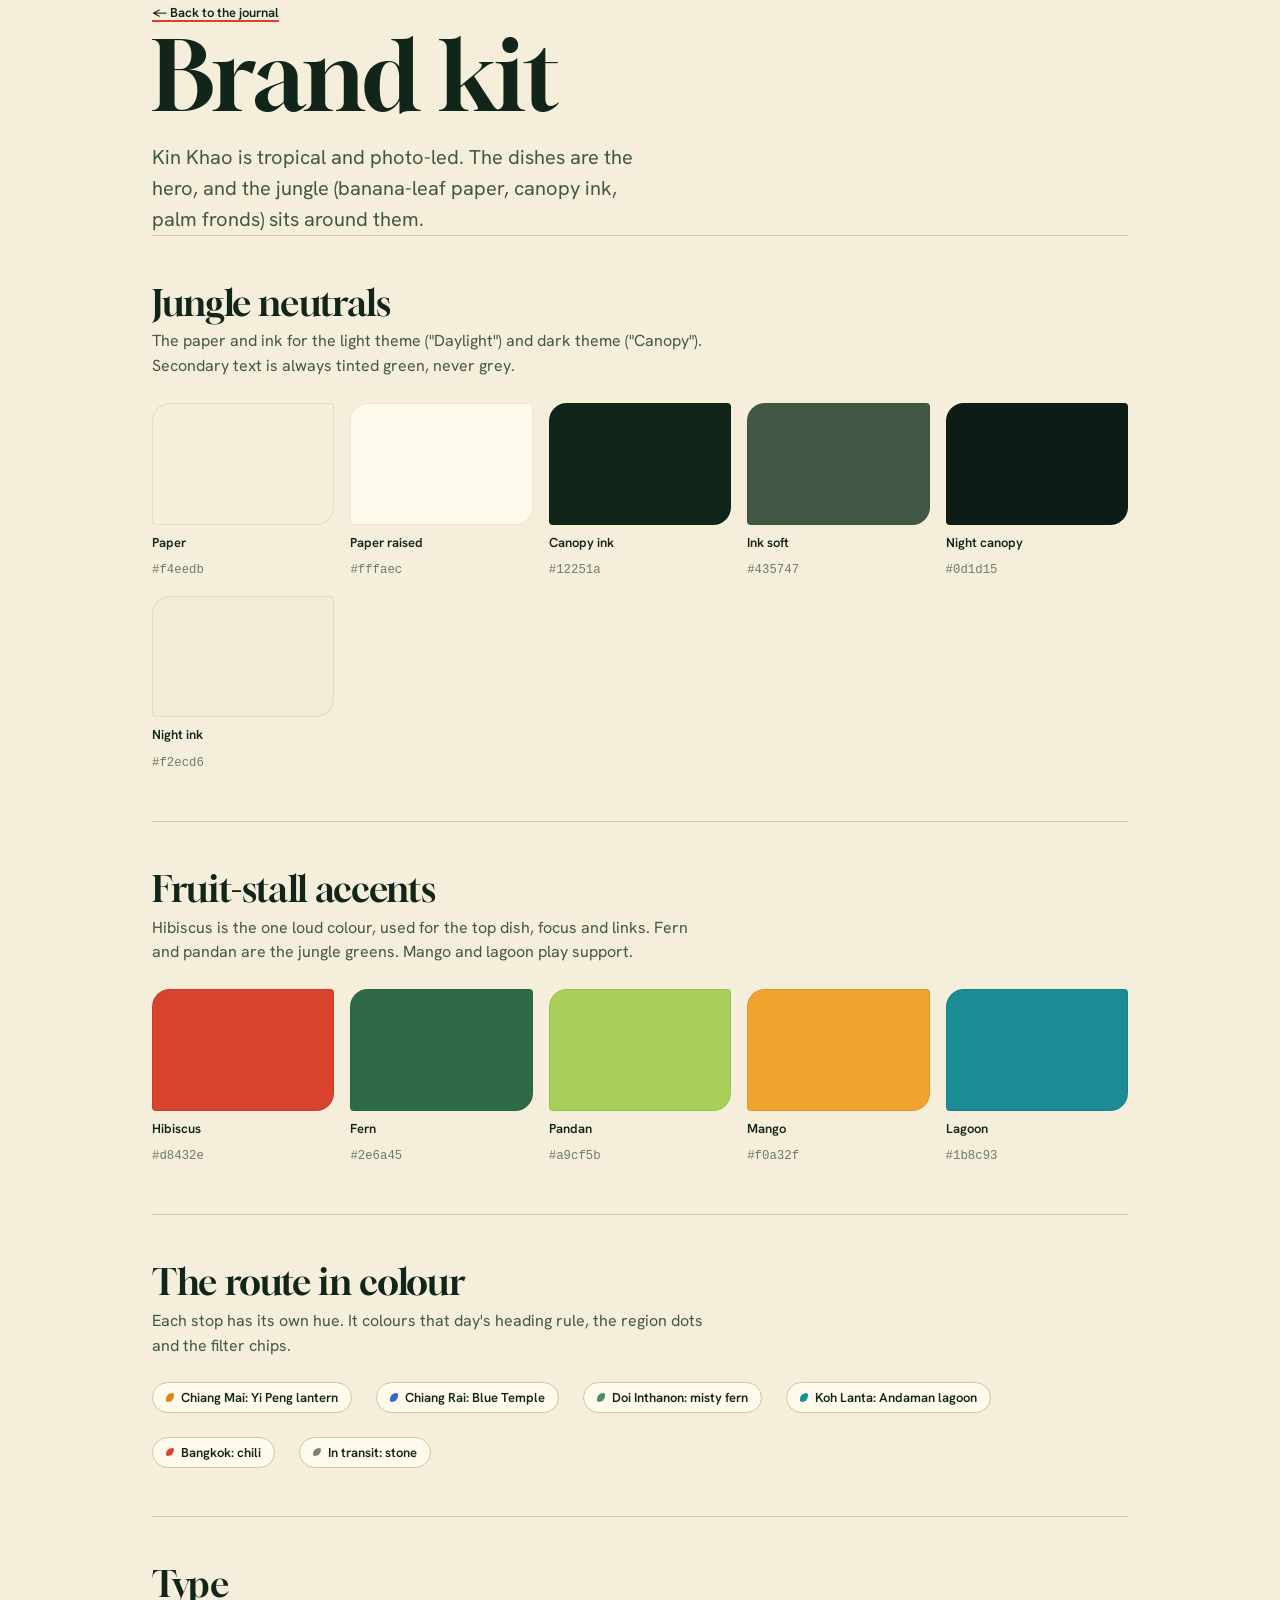
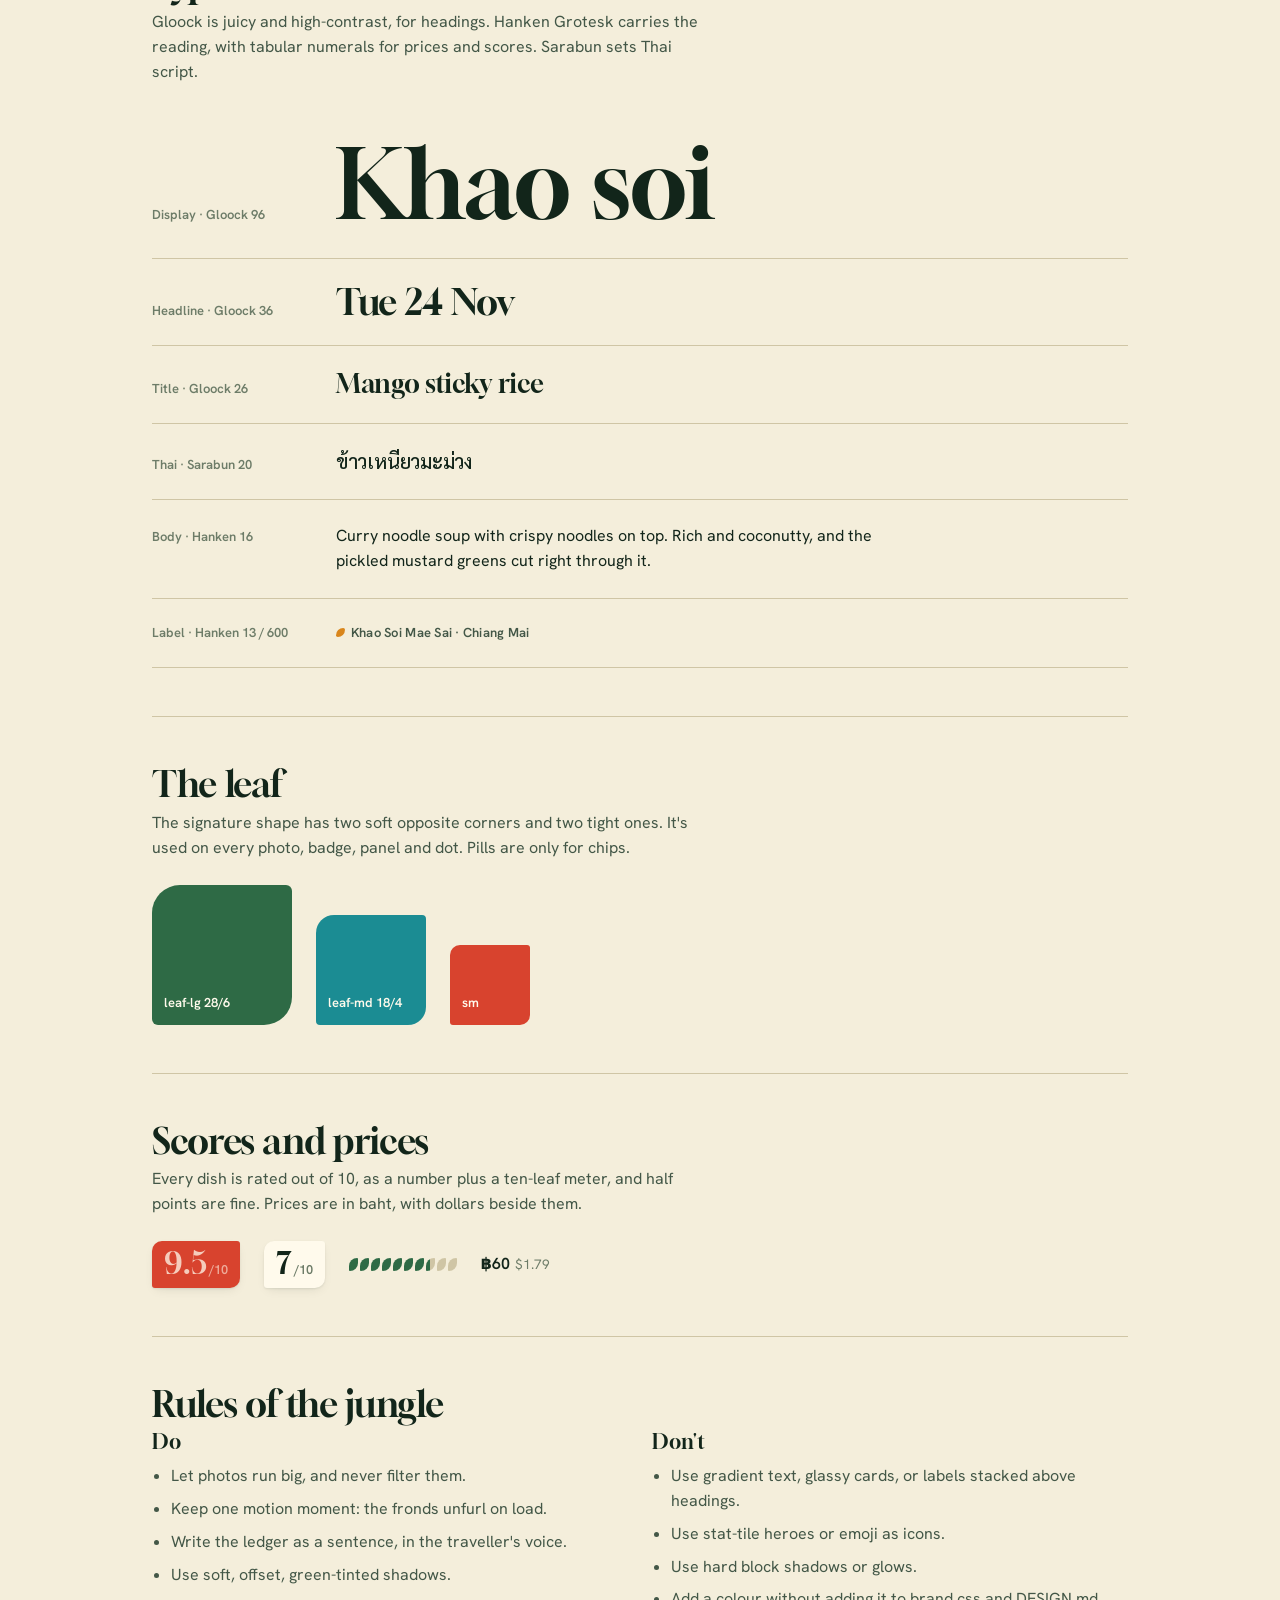
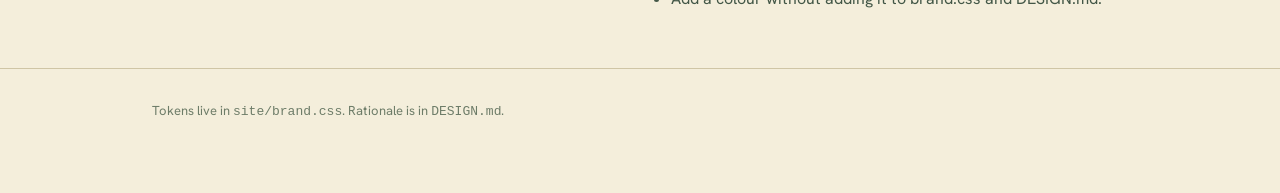
==== site/brand.html @ f580e3ac "Set up Kin Khao food journal: brand kit, data model, scripts, site Co-Authored-By: Claude Opus 5.5 <" ====
<!doctype html>
<html lang="en">
<head>
<meta charset="utf-8">
<meta name="viewport" content="width=device-width, initial-scale=1">
<title>Kin Khao Brand Kit</title>
<link rel="preconnect" href="https://fonts.googleapis.com">
<link rel="preconnect" href="https://fonts.gstatic.com" crossorigin>
<link href="https://fonts.googleapis.com/css2?family=Gloock&family=Hanken+Grotesk:wght@400;500;600;700&family=Sarabun:wght@400;500&display=swap" rel="stylesheet">
<link rel="stylesheet" href="brand.css">
<style>
  .wrap { max-width: 1040px; margin: 0 auto; padding: 0 16px; }
  @media (min-width: 720px) { .wrap { padding: 0 32px; } }
  header { padding: var(--s-8) 0 var(--s-6); }
  header h1 { font-size: var(--step-5); }
  header p { color: var(--ink-soft); font-size: var(--step-1); max-width: 44ch; margin: var(--s-4) 0 0; }
  header a { font-size: var(--step--1); font-weight: 600; }
  section { padding: var(--s-7) 0; border-top: 1px solid var(--rule); }
  section > h2 { font-size: var(--step-3); margin-bottom: var(--s-2); }
  section > p { color: var(--ink-soft); max-width: 62ch; margin: 0 0 var(--s-5); }
  .swatches { display: grid; gap: var(--s-4); grid-template-columns: repeat(auto-fill, minmax(150px, 1fr)); }
  .sw { display: flex; flex-direction: column; gap: var(--s-2); font-size: var(--step--1); }
  .sw div { aspect-ratio: 3 / 2; border-radius: var(--leaf-md); background: var(--c); box-shadow: inset 0 0 0 1px rgb(0 0 0 / .08); }
  .sw b { font-weight: 600; }
  .sw code { color: var(--ink-faint); font-size: .95em; }
  .type-row { display: grid; grid-template-columns: 1fr; gap: var(--s-2); padding: var(--s-5) 0; border-bottom: 1px solid var(--rule); }
  @media (min-width: 720px) { .type-row { grid-template-columns: 11rem 1fr; align-items: baseline; } }
  .type-row .meta { font-size: var(--step--1); color: var(--ink-faint); font-weight: 600; }
  .shapes { display: flex; flex-wrap: wrap; gap: var(--s-5); align-items: end; }
  .shape { width: 140px; aspect-ratio: 1; background: var(--fern); display: grid; place-items: end start; padding: var(--s-3); color: var(--paper-raised); font-size: var(--step--1); font-weight: 600; }
  .demo { display: flex; flex-wrap: wrap; gap: var(--s-5); align-items: center; }
  .badge-demo { background: var(--paper-raised); padding: .45em .75em .4em; border-radius: var(--leaf-sm); box-shadow: var(--shadow-1); }
  .badge-demo.top { background: var(--hibiscus); color: var(--on-accent); }
  .badge-demo.top span { color: inherit; opacity: .75; }
  .rules { display: grid; gap: var(--s-5); grid-template-columns: 1fr; }
  @media (min-width: 720px) { .rules { grid-template-columns: 1fr 1fr; } }
  .rules ul { margin: 0; padding-left: 1.2em; color: var(--ink-soft); }
  .rules li { margin-bottom: var(--s-2); }
  .rules h3 { font-size: var(--step-1); margin-bottom: var(--s-3); }
  footer { padding: var(--s-6) 0 var(--s-8); color: var(--ink-faint); font-size: var(--step--1); border-top: 1px solid var(--rule); }
</style>
</head>
<body>
<header class="wrap">
  <a href="index.html">← Back to the journal</a>
  <h1>Brand kit</h1>
  <p>Kin Khao is tropical and photo-led. The dishes are the hero, and the jungle (banana-leaf paper, canopy ink, palm fronds) sits around them.</p>
</header>

<main class="wrap">
  <section>
    <h2>Jungle neutrals</h2>
    <p>The paper and ink for the light theme ("Daylight") and dark theme ("Canopy"). Secondary text is always tinted green, never grey.</p>
    <div class="swatches">
      <div class="sw" style="--c:#f4eedb"><div></div><b>Paper</b><code>#f4eedb</code></div>
      <div class="sw" style="--c:#fffaec"><div></div><b>Paper raised</b><code>#fffaec</code></div>
      <div class="sw" style="--c:#12251a"><div></div><b>Canopy ink</b><code>#12251a</code></div>
      <div class="sw" style="--c:#435747"><div></div><b>Ink soft</b><code>#435747</code></div>
      <div class="sw" style="--c:#0d1d15"><div></div><b>Night canopy</b><code>#0d1d15</code></div>
      <div class="sw" style="--c:#f2ecd6"><div></div><b>Night ink</b><code>#f2ecd6</code></div>
    </div>
  </section>

  <section>
    <h2>Fruit-stall accents</h2>
    <p>Hibiscus is the one loud colour, used for the top dish, focus and links. Fern and pandan are the jungle greens. Mango and lagoon play support.</p>
    <div class="swatches">
      <div class="sw" style="--c:#d8432e"><div></div><b>Hibiscus</b><code>#d8432e</code></div>
      <div class="sw" style="--c:#2e6a45"><div></div><b>Fern</b><code>#2e6a45</code></div>
      <div class="sw" style="--c:#a9cf5b"><div></div><b>Pandan</b><code>#a9cf5b</code></div>
      <div class="sw" style="--c:#f0a32f"><div></div><b>Mango</b><code>#f0a32f</code></div>
      <div class="sw" style="--c:#1b8c93"><div></div><b>Lagoon</b><code>#1b8c93</code></div>
    </div>
  </section>

  <section>
    <h2>The route in colour</h2>
    <p>Each stop has its own hue. It colours that day's heading rule, the region dots and the filter chips.</p>
    <div class="demo">
      <span class="chip" data-region="chiang-mai">Chiang Mai: Yi Peng lantern</span>
      <span class="chip" data-region="chiang-rai">Chiang Rai: Blue Temple</span>
      <span class="chip" data-region="doi-inthanon">Doi Inthanon: misty fern</span>
      <span class="chip" data-region="koh-lanta">Koh Lanta: Andaman lagoon</span>
      <span class="chip" data-region="bangkok">Bangkok: chili</span>
      <span class="chip" data-region="transit">In transit: stone</span>
    </div>
  </section>

  <section>
    <h2>Type</h2>
    <p>Gloock is juicy and high-contrast, for headings. Hanken Grotesk carries the reading, with tabular numerals for prices and scores. Sarabun sets Thai script.</p>
    <div class="type-row"><span class="meta">Display · Gloock 96</span><h1 style="font-size:var(--step-5)">Khao soi</h1></div>
    <div class="type-row"><span class="meta">Headline · Gloock 36</span><h2 style="font-size:var(--step-3)">Tue 24 Nov</h2></div>
    <div class="type-row"><span class="meta">Title · Gloock 26</span><h3 style="font-size:var(--step-2)">Mango sticky rice</h3></div>
    <div class="type-row"><span class="meta">Thai · Sarabun 20</span><p lang="th" style="margin:0;font:500 var(--step-1) 'Sarabun',sans-serif">ข้าวเหนียวมะม่วง</p></div>
    <div class="type-row"><span class="meta">Body · Hanken 16</span><p style="margin:0;max-width:60ch">Curry noodle soup with crispy noodles on top. Rich and coconutty, and the pickled mustard greens cut right through it.</p></div>
    <div class="type-row"><span class="meta">Label · Hanken 13 / 600</span><span class="region-tag" data-region="chiang-mai">Khao Soi Mae Sai · Chiang Mai</span></div>
  </section>

  <section>
    <h2>The leaf</h2>
    <p>The signature shape has two soft opposite corners and two tight ones. It's used on every photo, badge, panel and dot. Pills are only for chips.</p>
    <div class="shapes">
      <div class="shape" style="border-radius:var(--leaf-lg)">leaf-lg 28/6</div>
      <div class="shape" style="border-radius:var(--leaf-md);width:110px;background:var(--lagoon)">leaf-md 18/4</div>
      <div class="shape" style="border-radius:var(--leaf-sm);width:80px;background:var(--hibiscus)">sm</div>
    </div>
  </section>

  <section>
    <h2>Scores and prices</h2>
    <p>Every dish is rated out of 10, as a number plus a ten-leaf meter, and half points are fine. Prices are in baht, with dollars beside them.</p>
    <div class="demo">
      <span class="badge-demo top"><span class="rating"><b>9.5</b><span>/10</span></span></span>
      <span class="badge-demo"><span class="rating"><b>7</b><span>/10</span></span></span>
      <span class="leaves" aria-label="7.5 out of 10"><i class="on"></i><i class="on"></i><i class="on"></i><i class="on"></i><i class="on"></i><i class="on"></i><i class="on"></i><i class="half"></i><i></i><i></i></span>
      <span class="price">฿60<small>$1.79</small></span>
    </div>
  </section>

  <section>
    <h2>Rules of the jungle</h2>
    <div class="rules">
      <div><h3>Do</h3><ul>
        <li>Let photos run big, and never filter them.</li>
        <li>Keep one motion moment: the fronds unfurl on load.</li>
        <li>Write the ledger as a sentence, in the traveller's voice.</li>
        <li>Use soft, offset, green-tinted shadows.</li>
      </ul></div>
      <div><h3>Don't</h3><ul>
        <li>Use gradient text, glassy cards, or labels stacked above headings.</li>
        <li>Use stat-tile heroes or emoji as icons.</li>
        <li>Use hard block shadows or glows.</li>
        <li>Add a colour without adding it to brand.css and DESIGN.md.</li>
      </ul></div>
    </div>
  </section>
</main>
<footer><div class="wrap">Tokens live in <code>site/brand.css</code>. Rationale is in <code>DESIGN.md</code>.</div></footer>
</body>
</html>
---- site/brand.css ----
/* Kin Khao — brand tokens + shared components.
   Source of truth for colour/type/shape. DESIGN.md documents these; change them here first. */

:root {
  /* Jungle neutrals — light ("Daylight": banana-leaf paper, canopy ink) */
  --paper: #f4eedb;
  --paper-raised: #fffaec;
  --paper-sunk: #e9e1c7;
  --ink: #12251a;
  --ink-soft: #435747;
  --ink-faint: #6d7c68;
  --rule: #cfc5a5;

  /* Tropical accents */
  --hibiscus: #d8432e;      /* primary accent: ratings, focus, links */
  --hibiscus-deep: #a92f1f;
  --mango: #f0a32f;
  --pandan: #a9cf5b;
  --fern: #2e6a45;
  --lagoon: #1b8c93;

  /* Region colours (one per stop on the route) */
  --r-transit: #7b826f;
  --r-bangkok: #d8432e;
  --r-chiang-mai: #d9861c;
  --r-chiang-rai: #3566c8;
  --r-doi-inthanon: #4f8d5d;
  --r-koh-lanta: #1b8c93;

  --on-accent: #fffaec;

  /* Type */
  --font-display: "Gloock", "Iowan Old Style", Georgia, serif;
  --font-body: "Hanken Grotesk", system-ui, sans-serif;
  --step--1: 0.8125rem;
  --step-0: 1rem;
  --step-1: 1.25rem;
  --step-2: 1.625rem;
  --step-3: 2.25rem;
  --step-4: clamp(2.75rem, 7vw, 4.5rem);
  --step-5: clamp(3.5rem, 13vw, 6rem);

  /* Shape: the "leaf" — two soft opposite corners, two tight */
  --leaf-lg: 28px 6px 28px 6px;
  --leaf-md: 18px 4px 18px 4px;
  --leaf-sm: 10px 3px 10px 3px;
  --pill: 999px;

  /* Space */
  --s-1: 4px; --s-2: 8px; --s-3: 12px; --s-4: 16px; --s-5: 24px; --s-6: 32px; --s-7: 48px; --s-8: 72px;

  /* Depth: soft, green-tinted, always offset */
  --shadow-1: 0 1px 2px rgb(18 37 26 / .08), 0 4px 12px -4px rgb(18 37 26 / .12);
  --shadow-2: 0 2px 4px rgb(18 37 26 / .08), 0 18px 40px -16px rgb(18 37 26 / .35);

  --ease-out: cubic-bezier(.16, 1, .3, 1);
  color-scheme: light;
}

/* Dark ("Canopy": night jungle, cream ink) */
@media (prefers-color-scheme: dark) {
  :root:not([data-theme="light"]) {
    --paper: #0d1d15; --paper-raised: #15291f; --paper-sunk: #0a1610;
    --ink: #f2ecd6; --ink-soft: #bcc8b0; --ink-faint: #8f9e88; --rule: #2a4233;
    --hibiscus: #f0644c; --hibiscus-deep: #ff8a73;
    --fern: #7fbf8f; --lagoon: #45c0c4;
    --r-transit: #9aa38d; --r-bangkok: #f0644c; --r-chiang-mai: #f0a33a;
    --r-chiang-rai: #7397ec; --r-doi-inthanon: #7fbf8f; --r-koh-lanta: #45c0c4;
    --on-accent: #0d1d15;
    --shadow-1: 0 1px 2px rgb(0 0 0 / .3), 0 4px 12px -4px rgb(0 0 0 / .4);
    --shadow-2: 0 2px 4px rgb(0 0 0 / .3), 0 18px 40px -16px rgb(0 0 0 / .7);
    color-scheme: dark;
  }
}
:root[data-theme="dark"] {
  --paper: #0d1d15; --paper-raised: #15291f; --paper-sunk: #0a1610;
  --ink: #f2ecd6; --ink-soft: #bcc8b0; --ink-faint: #8f9e88; --rule: #2a4233;
  --hibiscus: #f0644c; --hibiscus-deep: #ff8a73;
  --fern: #7fbf8f; --lagoon: #45c0c4;
  --r-transit: #9aa38d; --r-bangkok: #f0644c; --r-chiang-mai: #f0a33a;
  --r-chiang-rai: #7397ec; --r-doi-inthanon: #7fbf8f; --r-koh-lanta: #45c0c4;
  --on-accent: #0d1d15;
  --shadow-1: 0 1px 2px rgb(0 0 0 / .3), 0 4px 12px -4px rgb(0 0 0 / .4);
  --shadow-2: 0 2px 4px rgb(0 0 0 / .3), 0 18px 40px -16px rgb(0 0 0 / .7);
  color-scheme: dark;
}

/* Base */
*, *::before, *::after { box-sizing: border-box; }
html { -webkit-text-size-adjust: 100%; scrollbar-color: var(--fern) var(--paper-sunk); }
body {
  margin: 0; background: var(--paper); color: var(--ink);
  font: 400 var(--step-0)/1.55 var(--font-body);
  font-variant-numeric: tabular-nums;
}
::selection { background: var(--pandan); color: #12251a; }
:focus-visible { outline: 2px solid var(--hibiscus); outline-offset: 3px; border-radius: 4px; }
a { color: inherit; text-decoration-color: var(--hibiscus); text-underline-offset: .2em; text-decoration-thickness: 1.5px; }
img { display: block; max-width: 100%; }
h1, h2, h3 { font-family: var(--font-display); font-weight: 400; line-height: 1.05; letter-spacing: -0.01em; margin: 0; text-wrap: balance; }

/* Region tag: dot + name, colour from data-region */
[data-region] { --r: var(--r-transit); }
[data-region="bangkok"] { --r: var(--r-bangkok); }
[data-region="chiang-mai"] { --r: var(--r-chiang-mai); }
[data-region="chiang-rai"] { --r: var(--r-chiang-rai); }
[data-region="doi-inthanon"] { --r: var(--r-doi-inthanon); }
[data-region="koh-lanta"] { --r: var(--r-koh-lanta); }

.region-tag {
  display: inline-flex; align-items: center; gap: .45em;
  font-size: var(--step--1); font-weight: 600; letter-spacing: .02em; color: var(--ink-soft);
}
.region-tag::before { content: ""; width: .7em; height: .7em; border-radius: 8px 2px 8px 2px; background: var(--r); }

/* Chip (filters) */
.chip {
  appearance: none; border: 1.5px solid var(--rule); background: var(--paper-raised); color: var(--ink);
  font: 600 var(--step--1)/1 var(--font-body); padding: .6em 1em; border-radius: var(--pill);
  cursor: pointer; display: inline-flex; align-items: center; gap: .5em; white-space: nowrap;
  transition: background .2s var(--ease-out), border-color .2s var(--ease-out);
}
.chip:hover { border-color: var(--ink-faint); }
.chip[aria-pressed="true"] { background: var(--ink); border-color: var(--ink); color: var(--paper); }
.chip[data-region]::before { content: ""; width: .65em; height: .65em; border-radius: 7px 2px 7px 2px; background: var(--r); }

/* Rating: big number + 10-leaf meter */
.rating { display: inline-flex; align-items: baseline; gap: .15em; font-family: var(--font-display); line-height: 1; }
.rating b { font-weight: 400; font-size: 1.9em; }
.rating span { font-family: var(--font-body); font-size: .8em; font-weight: 600; color: var(--ink-faint); }
.leaves { display: inline-flex; gap: 2px; }
.leaves i { width: 9px; height: 13px; border-radius: 9px 1px 9px 1px; background: var(--rule); }
.leaves i.on { background: var(--fern); }
.leaves i.half { background: linear-gradient(90deg, var(--fern) 50%, var(--rule) 50%); }

/* Price */
.price { font-weight: 600; }
.price small { font-weight: 400; color: var(--ink-faint); font-size: .85em; margin-left: .35em; }
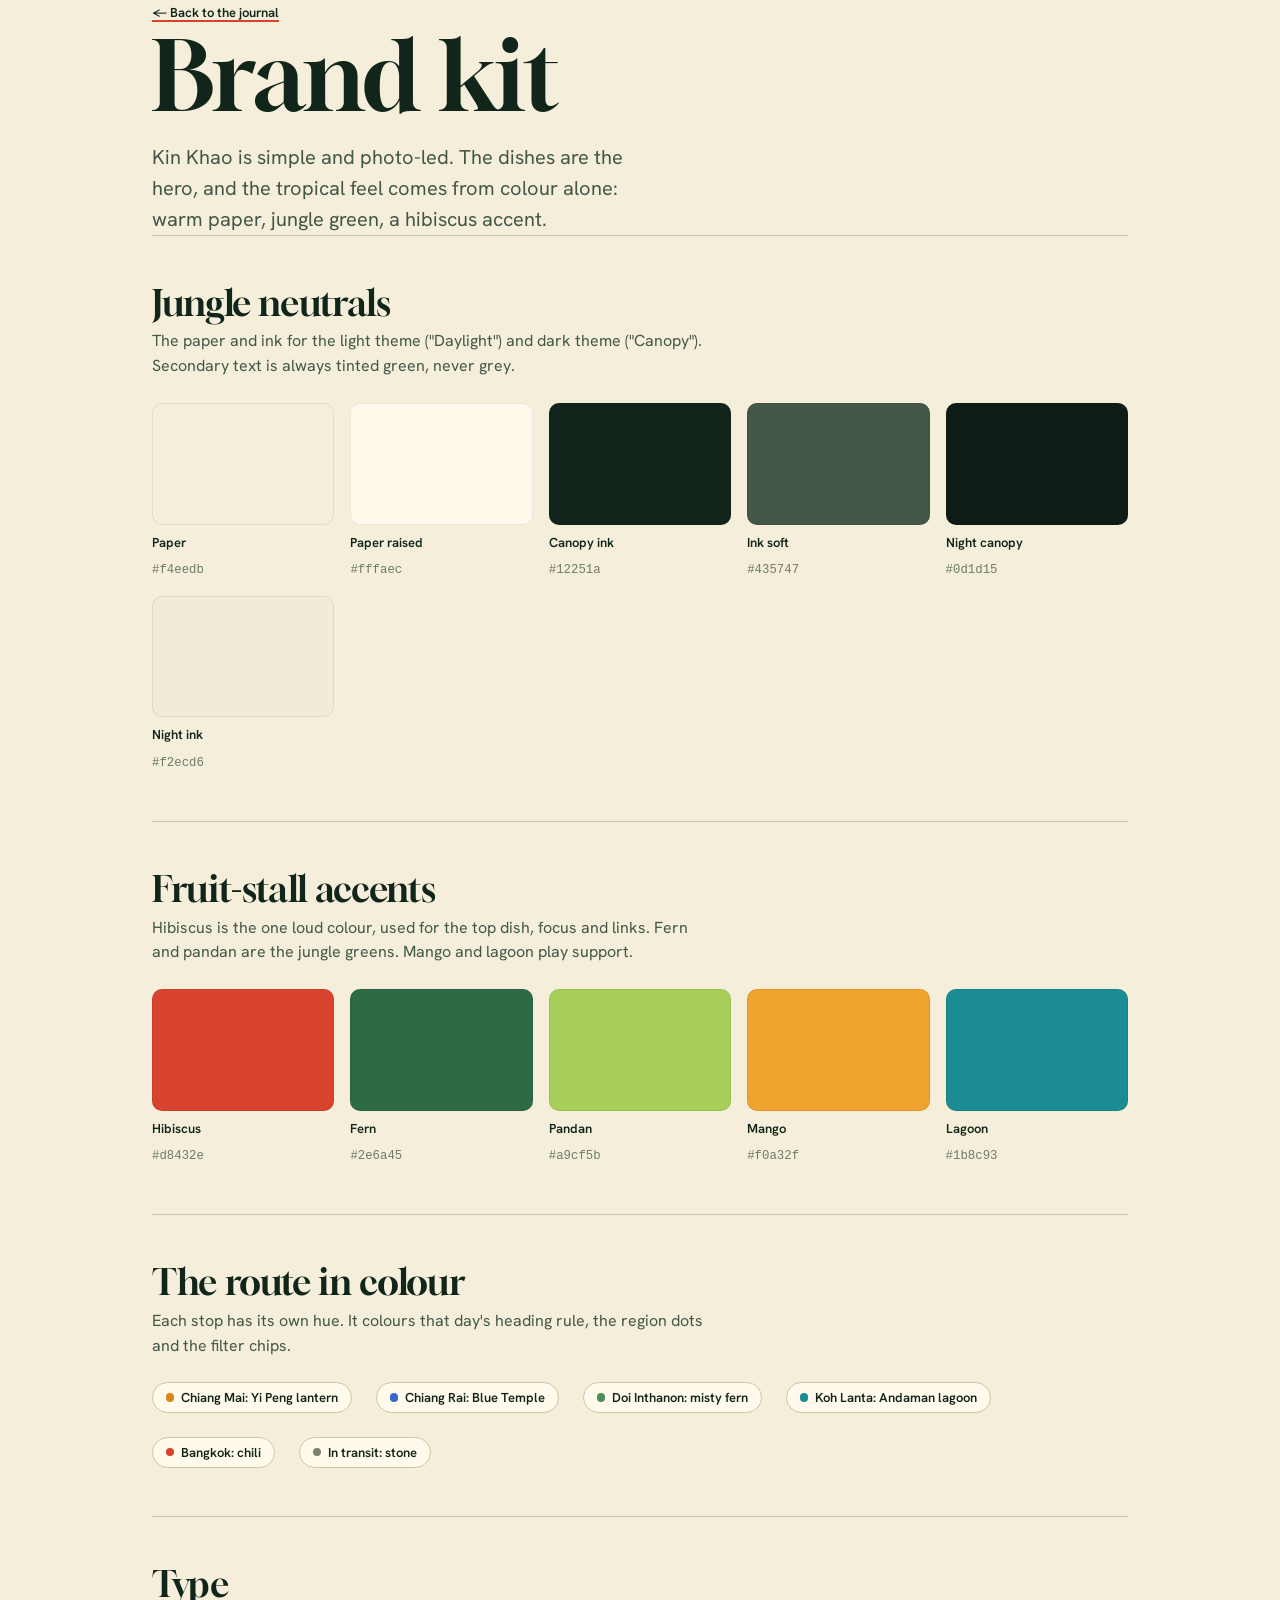
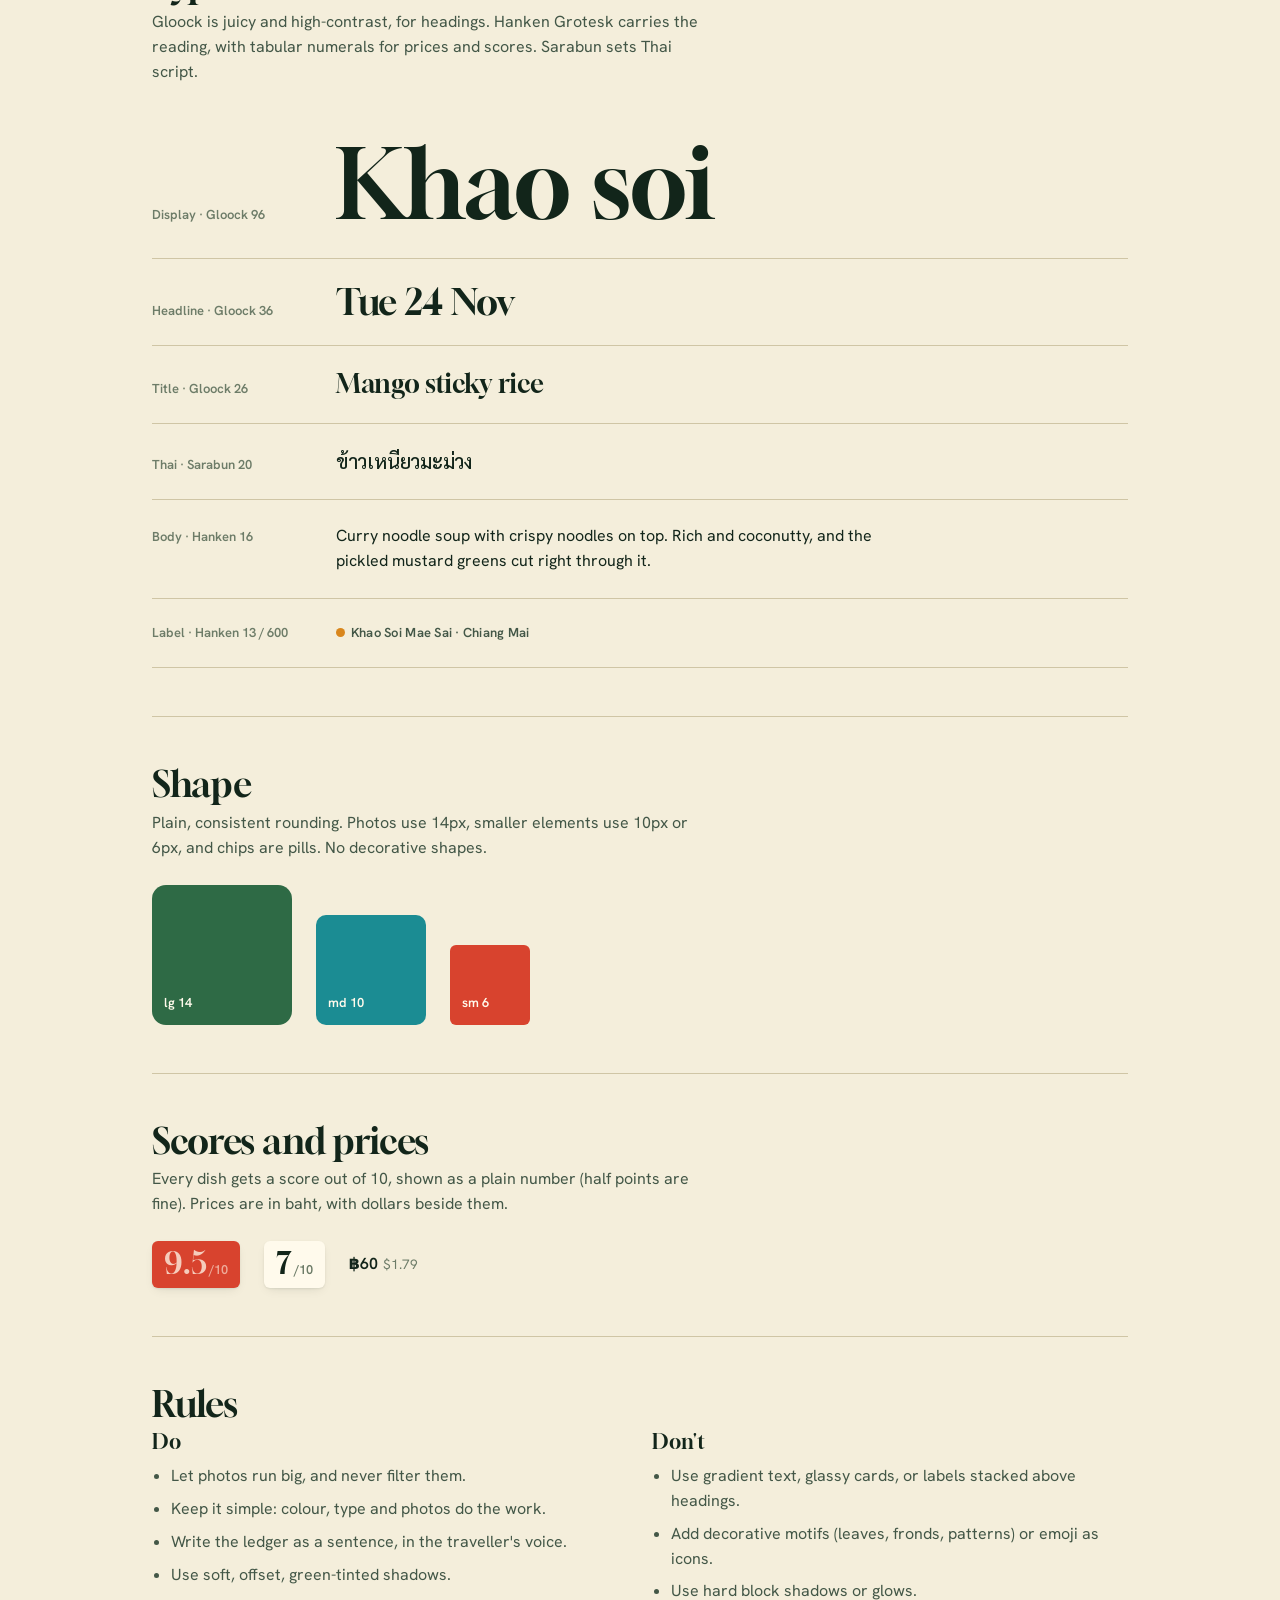
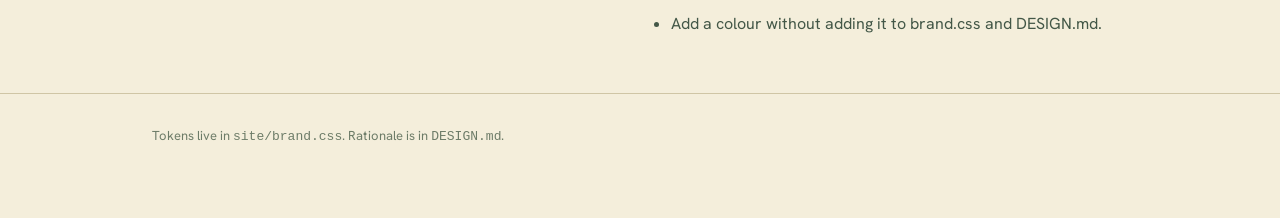
==== commit d7f6de03: "Simplify design: drop fronds, leaf shapes and rating meter Co-Authored-By: Claude Opus 5.5 <noreply@" ====
--- a/site/brand.html
+++ b/site/brand.html
@@ -20,7 +20,7 @@
   section > p { color: var(--ink-soft); max-width: 62ch; margin: 0 0 var(--s-5); }
   .swatches { display: grid; gap: var(--s-4); grid-template-columns: repeat(auto-fill, minmax(150px, 1fr)); }
   .sw { display: flex; flex-direction: column; gap: var(--s-2); font-size: var(--step--1); }
-  .sw div { aspect-ratio: 3 / 2; border-radius: var(--leaf-md); background: var(--c); box-shadow: inset 0 0 0 1px rgb(0 0 0 / .08); }
+  .sw div { aspect-ratio: 3 / 2; border-radius: var(--radius-md); background: var(--c); box-shadow: inset 0 0 0 1px rgb(0 0 0 / .08); }
   .sw b { font-weight: 600; }
   .sw code { color: var(--ink-faint); font-size: .95em; }
   .type-row { display: grid; grid-template-columns: 1fr; gap: var(--s-2); padding: var(--s-5) 0; border-bottom: 1px solid var(--rule); }
@@ -29,7 +29,7 @@
   .shapes { display: flex; flex-wrap: wrap; gap: var(--s-5); align-items: end; }
   .shape { width: 140px; aspect-ratio: 1; background: var(--fern); display: grid; place-items: end start; padding: var(--s-3); color: var(--paper-raised); font-size: var(--step--1); font-weight: 600; }
   .demo { display: flex; flex-wrap: wrap; gap: var(--s-5); align-items: center; }
-  .badge-demo { background: var(--paper-raised); padding: .45em .75em .4em; border-radius: var(--leaf-sm); box-shadow: var(--shadow-1); }
+  .badge-demo { background: var(--paper-raised); padding: .45em .75em .4em; border-radius: var(--radius-sm); box-shadow: var(--shadow-1); }
   .badge-demo.top { background: var(--hibiscus); color: var(--on-accent); }
   .badge-demo.top span { color: inherit; opacity: .75; }
   .rules { display: grid; gap: var(--s-5); grid-template-columns: 1fr; }
@@ -44,7 +44,7 @@
 <header class="wrap">
   <a href="index.html">← Back to the journal</a>
   <h1>Brand kit</h1>
-  <p>Kin Khao is tropical and photo-led. The dishes are the hero, and the jungle (banana-leaf paper, canopy ink, palm fronds) sits around them.</p>
+  <p>Kin Khao is simple and photo-led. The dishes are the hero, and the tropical feel comes from colour alone: warm paper, jungle green, a hibiscus accent.</p>
 </header>
 
 <main class="wrap">
@@ -98,38 +98,37 @@
   </section>
 
   <section>
-    <h2>The leaf</h2>
-    <p>The signature shape has two soft opposite corners and two tight ones. It's used on every photo, badge, panel and dot. Pills are only for chips.</p>
+    <h2>Shape</h2>
+    <p>Plain, consistent rounding. Photos use 14px, smaller elements use 10px or 6px, and chips are pills. No decorative shapes.</p>
     <div class="shapes">
-      <div class="shape" style="border-radius:var(--leaf-lg)">leaf-lg 28/6</div>
-      <div class="shape" style="border-radius:var(--leaf-md);width:110px;background:var(--lagoon)">leaf-md 18/4</div>
-      <div class="shape" style="border-radius:var(--leaf-sm);width:80px;background:var(--hibiscus)">sm</div>
+      <div class="shape" style="border-radius:var(--radius-lg)">lg 14</div>
+      <div class="shape" style="border-radius:var(--radius-md);width:110px;background:var(--lagoon)">md 10</div>
+      <div class="shape" style="border-radius:var(--radius-sm);width:80px;background:var(--hibiscus)">sm 6</div>
     </div>
   </section>
 
   <section>
     <h2>Scores and prices</h2>
-    <p>Every dish is rated out of 10, as a number plus a ten-leaf meter, and half points are fine. Prices are in baht, with dollars beside them.</p>
+    <p>Every dish gets a score out of 10, shown as a plain number (half points are fine). Prices are in baht, with dollars beside them.</p>
     <div class="demo">
       <span class="badge-demo top"><span class="rating"><b>9.5</b><span>/10</span></span></span>
       <span class="badge-demo"><span class="rating"><b>7</b><span>/10</span></span></span>
-      <span class="leaves" aria-label="7.5 out of 10"><i class="on"></i><i class="on"></i><i class="on"></i><i class="on"></i><i class="on"></i><i class="on"></i><i class="on"></i><i class="half"></i><i></i><i></i></span>
       <span class="price">฿60<small>$1.79</small></span>
     </div>
   </section>
 
   <section>
-    <h2>Rules of the jungle</h2>
+    <h2>Rules</h2>
     <div class="rules">
       <div><h3>Do</h3><ul>
         <li>Let photos run big, and never filter them.</li>
-        <li>Keep one motion moment: the fronds unfurl on load.</li>
+        <li>Keep it simple: colour, type and photos do the work.</li>
         <li>Write the ledger as a sentence, in the traveller's voice.</li>
         <li>Use soft, offset, green-tinted shadows.</li>
       </ul></div>
       <div><h3>Don't</h3><ul>
         <li>Use gradient text, glassy cards, or labels stacked above headings.</li>
-        <li>Use stat-tile heroes or emoji as icons.</li>
+        <li>Add decorative motifs (leaves, fronds, patterns) or emoji as icons.</li>
         <li>Use hard block shadows or glows.</li>
         <li>Add a colour without adding it to brand.css and DESIGN.md.</li>
       </ul></div>
--- a/site/brand.css
+++ b/site/brand.css
@@ -40,10 +40,10 @@
   --step-4: clamp(2.75rem, 7vw, 4.5rem);
   --step-5: clamp(3.5rem, 13vw, 6rem);
 
-  /* Shape: the "leaf" — two soft opposite corners, two tight */
-  --leaf-lg: 28px 6px 28px 6px;
-  --leaf-md: 18px 4px 18px 4px;
-  --leaf-sm: 10px 3px 10px 3px;
+  /* Shape: plain, consistent rounding */
+  --radius-lg: 14px;
+  --radius-md: 10px;
+  --radius-sm: 6px;
   --pill: 999px;
 
   /* Space */
@@ -111,7 +111,7 @@
   display: inline-flex; align-items: center; gap: .45em;
   font-size: var(--step--1); font-weight: 600; letter-spacing: .02em; color: var(--ink-soft);
 }
-.region-tag::before { content: ""; width: .7em; height: .7em; border-radius: 8px 2px 8px 2px; background: var(--r); }
+.region-tag::before { content: ""; width: .7em; height: .7em; border-radius: 50%; background: var(--r); }
 
 /* Chip (filters) */
 .chip {
@@ -122,16 +122,12 @@
 }
 .chip:hover { border-color: var(--ink-faint); }
 .chip[aria-pressed="true"] { background: var(--ink); border-color: var(--ink); color: var(--paper); }
-.chip[data-region]::before { content: ""; width: .65em; height: .65em; border-radius: 7px 2px 7px 2px; background: var(--r); }
+.chip[data-region]::before { content: ""; width: .65em; height: .65em; border-radius: 50%; background: var(--r); }
 
-/* Rating: big number + 10-leaf meter */
+/* Rating: number out of 10 */
 .rating { display: inline-flex; align-items: baseline; gap: .15em; font-family: var(--font-display); line-height: 1; }
 .rating b { font-weight: 400; font-size: 1.9em; }
 .rating span { font-family: var(--font-body); font-size: .8em; font-weight: 600; color: var(--ink-faint); }
-.leaves { display: inline-flex; gap: 2px; }
-.leaves i { width: 9px; height: 13px; border-radius: 9px 1px 9px 1px; background: var(--rule); }
-.leaves i.on { background: var(--fern); }
-.leaves i.half { background: linear-gradient(90deg, var(--fern) 50%, var(--rule) 50%); }
 
 /* Price */
 .price { font-weight: 600; }
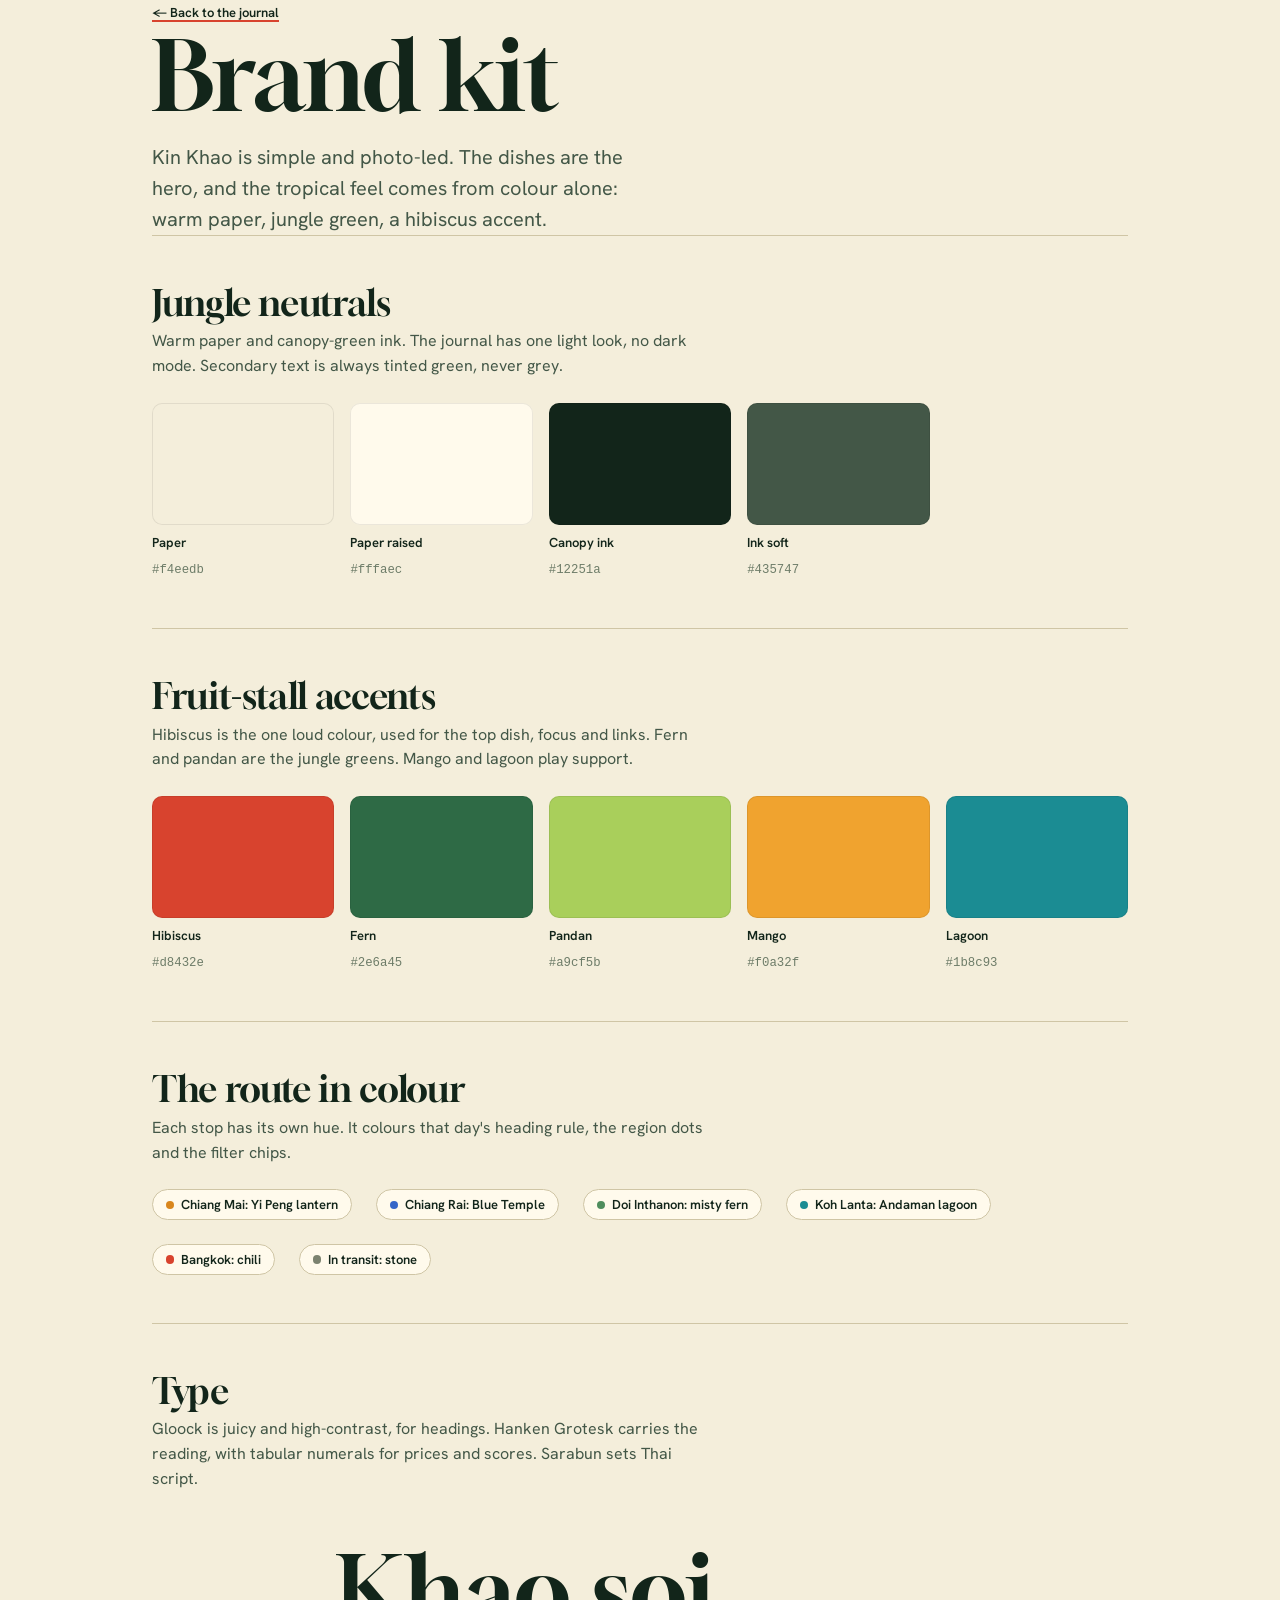
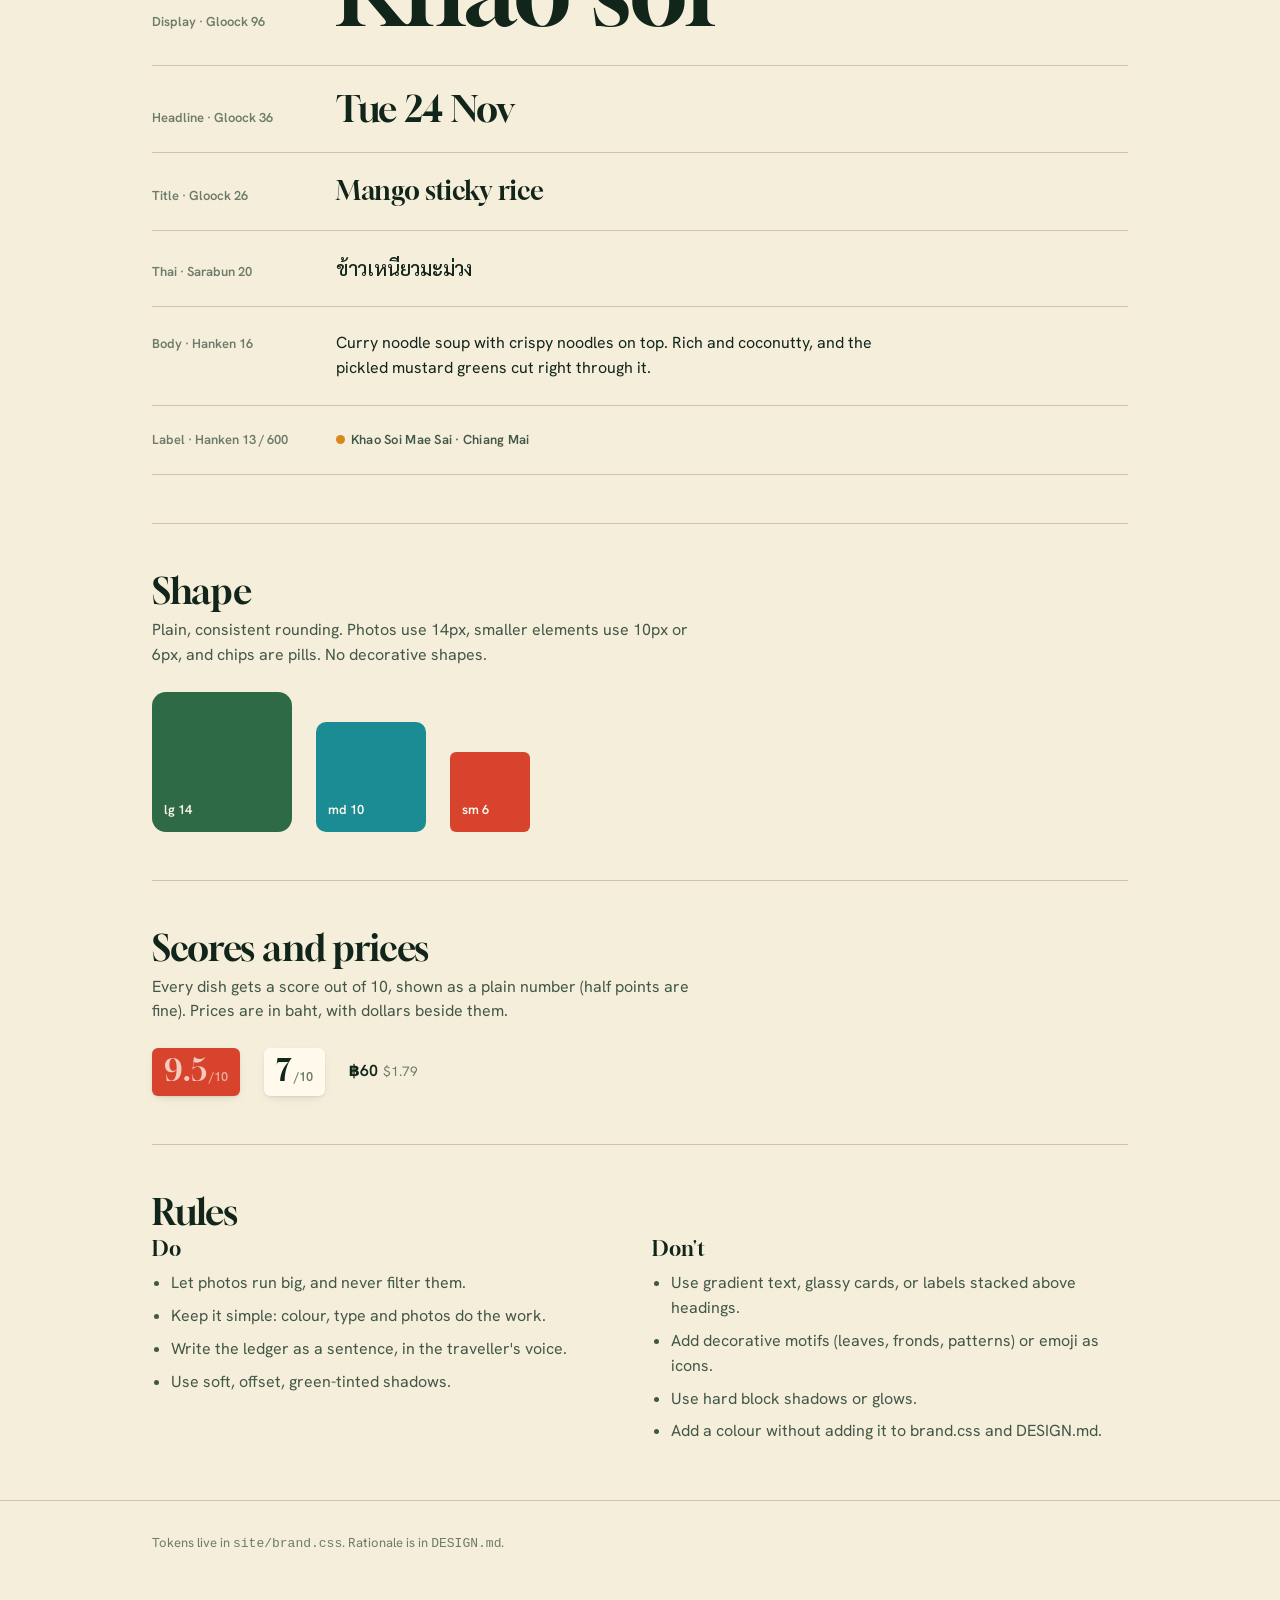
==== commit 516a1049: "Remove dark mode: light-only palette, no theme toggle Co-Authored-By: Claude Opus 5.5 <noreply@anthr" ====
--- a/site/brand.html
+++ b/site/brand.html
@@ -50,14 +50,12 @@
 <main class="wrap">
   <section>
     <h2>Jungle neutrals</h2>
-    <p>The paper and ink for the light theme ("Daylight") and dark theme ("Canopy"). Secondary text is always tinted green, never grey.</p>
+    <p>Warm paper and canopy-green ink. The journal has one light look, no dark mode. Secondary text is always tinted green, never grey.</p>
     <div class="swatches">
       <div class="sw" style="--c:#f4eedb"><div></div><b>Paper</b><code>#f4eedb</code></div>
       <div class="sw" style="--c:#fffaec"><div></div><b>Paper raised</b><code>#fffaec</code></div>
       <div class="sw" style="--c:#12251a"><div></div><b>Canopy ink</b><code>#12251a</code></div>
       <div class="sw" style="--c:#435747"><div></div><b>Ink soft</b><code>#435747</code></div>
-      <div class="sw" style="--c:#0d1d15"><div></div><b>Night canopy</b><code>#0d1d15</code></div>
-      <div class="sw" style="--c:#f2ecd6"><div></div><b>Night ink</b><code>#f2ecd6</code></div>
     </div>
   </section>
 
--- a/site/brand.css
+++ b/site/brand.css
@@ -2,7 +2,7 @@
    Source of truth for colour/type/shape. DESIGN.md documents these; change them here first. */
 
 :root {
-  /* Jungle neutrals — light ("Daylight": banana-leaf paper, canopy ink) */
+  /* Jungle neutrals: banana-leaf paper, canopy ink. Light only — no dark mode. */
   --paper: #f4eedb;
   --paper-raised: #fffaec;
   --paper-sunk: #e9e1c7;
@@ -57,34 +57,6 @@
   color-scheme: light;
 }
 
-/* Dark ("Canopy": night jungle, cream ink) */
-@media (prefers-color-scheme: dark) {
-  :root:not([data-theme="light"]) {
-    --paper: #0d1d15; --paper-raised: #15291f; --paper-sunk: #0a1610;
-    --ink: #f2ecd6; --ink-soft: #bcc8b0; --ink-faint: #8f9e88; --rule: #2a4233;
-    --hibiscus: #f0644c; --hibiscus-deep: #ff8a73;
-    --fern: #7fbf8f; --lagoon: #45c0c4;
-    --r-transit: #9aa38d; --r-bangkok: #f0644c; --r-chiang-mai: #f0a33a;
-    --r-chiang-rai: #7397ec; --r-doi-inthanon: #7fbf8f; --r-koh-lanta: #45c0c4;
-    --on-accent: #0d1d15;
-    --shadow-1: 0 1px 2px rgb(0 0 0 / .3), 0 4px 12px -4px rgb(0 0 0 / .4);
-    --shadow-2: 0 2px 4px rgb(0 0 0 / .3), 0 18px 40px -16px rgb(0 0 0 / .7);
-    color-scheme: dark;
-  }
-}
-:root[data-theme="dark"] {
-  --paper: #0d1d15; --paper-raised: #15291f; --paper-sunk: #0a1610;
-  --ink: #f2ecd6; --ink-soft: #bcc8b0; --ink-faint: #8f9e88; --rule: #2a4233;
-  --hibiscus: #f0644c; --hibiscus-deep: #ff8a73;
-  --fern: #7fbf8f; --lagoon: #45c0c4;
-  --r-transit: #9aa38d; --r-bangkok: #f0644c; --r-chiang-mai: #f0a33a;
-  --r-chiang-rai: #7397ec; --r-doi-inthanon: #7fbf8f; --r-koh-lanta: #45c0c4;
-  --on-accent: #0d1d15;
-  --shadow-1: 0 1px 2px rgb(0 0 0 / .3), 0 4px 12px -4px rgb(0 0 0 / .4);
-  --shadow-2: 0 2px 4px rgb(0 0 0 / .3), 0 18px 40px -16px rgb(0 0 0 / .7);
-  color-scheme: dark;
-}
-
 /* Base */
 *, *::before, *::after { box-sizing: border-box; }
 html { -webkit-text-size-adjust: 100%; scrollbar-color: var(--fern) var(--paper-sunk); }
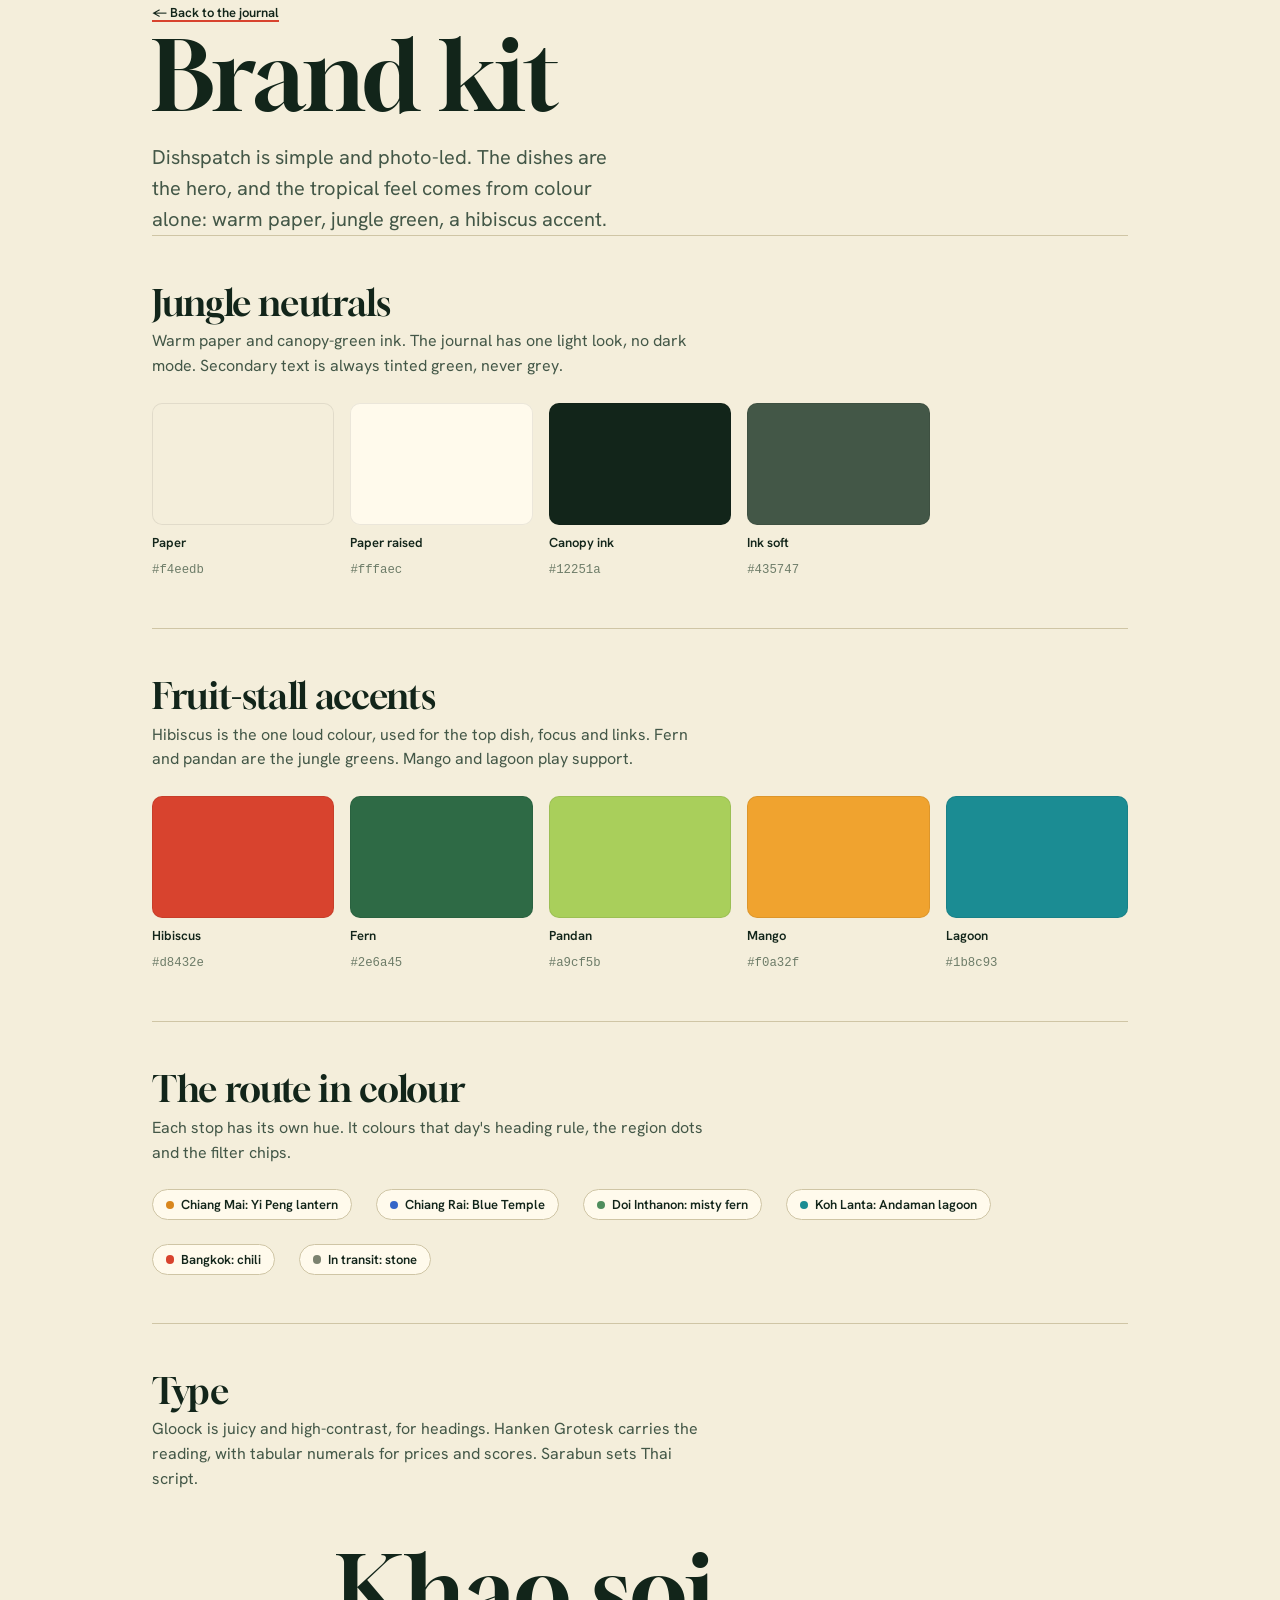
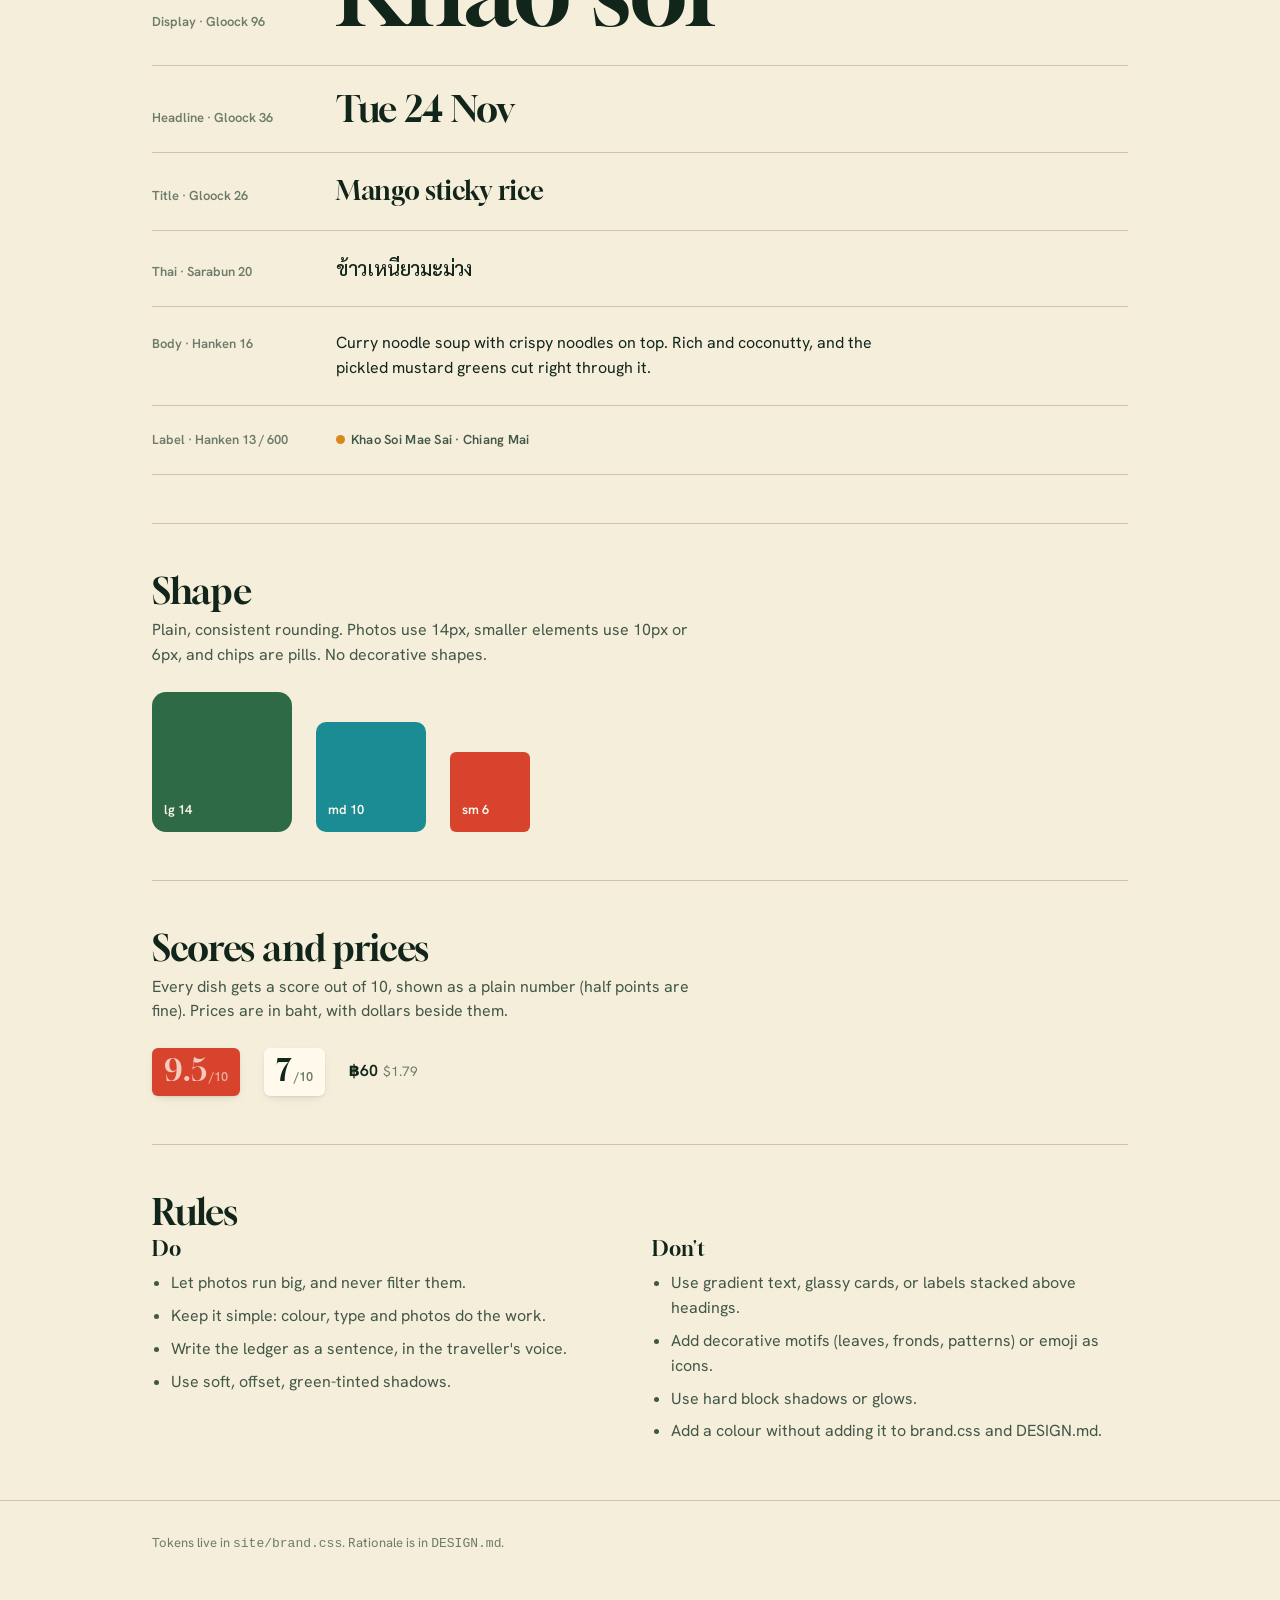
==== commit 39e16b82: "Rename to Dishspatch; add Home landing page (tally, top 3, scoring guide, day links) Co-Authored-By:" ====
--- a/site/brand.html
+++ b/site/brand.html
@@ -3,7 +3,7 @@
 <head>
 <meta charset="utf-8">
 <meta name="viewport" content="width=device-width, initial-scale=1">
-<title>Kin Khao Brand Kit</title>
+<title>Dishspatch Brand Kit</title>
 <link rel="preconnect" href="https://fonts.googleapis.com">
 <link rel="preconnect" href="https://fonts.gstatic.com" crossorigin>
 <link href="https://fonts.googleapis.com/css2?family=Gloock&family=Hanken+Grotesk:wght@400;500;600;700&family=Sarabun:wght@400;500&display=swap" rel="stylesheet">
@@ -44,7 +44,7 @@
 <header class="wrap">
   <a href="index.html">← Back to the journal</a>
   <h1>Brand kit</h1>
-  <p>Kin Khao is simple and photo-led. The dishes are the hero, and the tropical feel comes from colour alone: warm paper, jungle green, a hibiscus accent.</p>
+  <p>Dishspatch is simple and photo-led. The dishes are the hero, and the tropical feel comes from colour alone: warm paper, jungle green, a hibiscus accent.</p>
 </header>
 
 <main class="wrap">
--- a/site/brand.css
+++ b/site/brand.css
@@ -1,4 +1,4 @@
-/* Kin Khao — brand tokens + shared components.
+/* Dishspatch — brand tokens + shared components.
    Source of truth for colour/type/shape. DESIGN.md documents these; change them here first. */
 
 :root {
